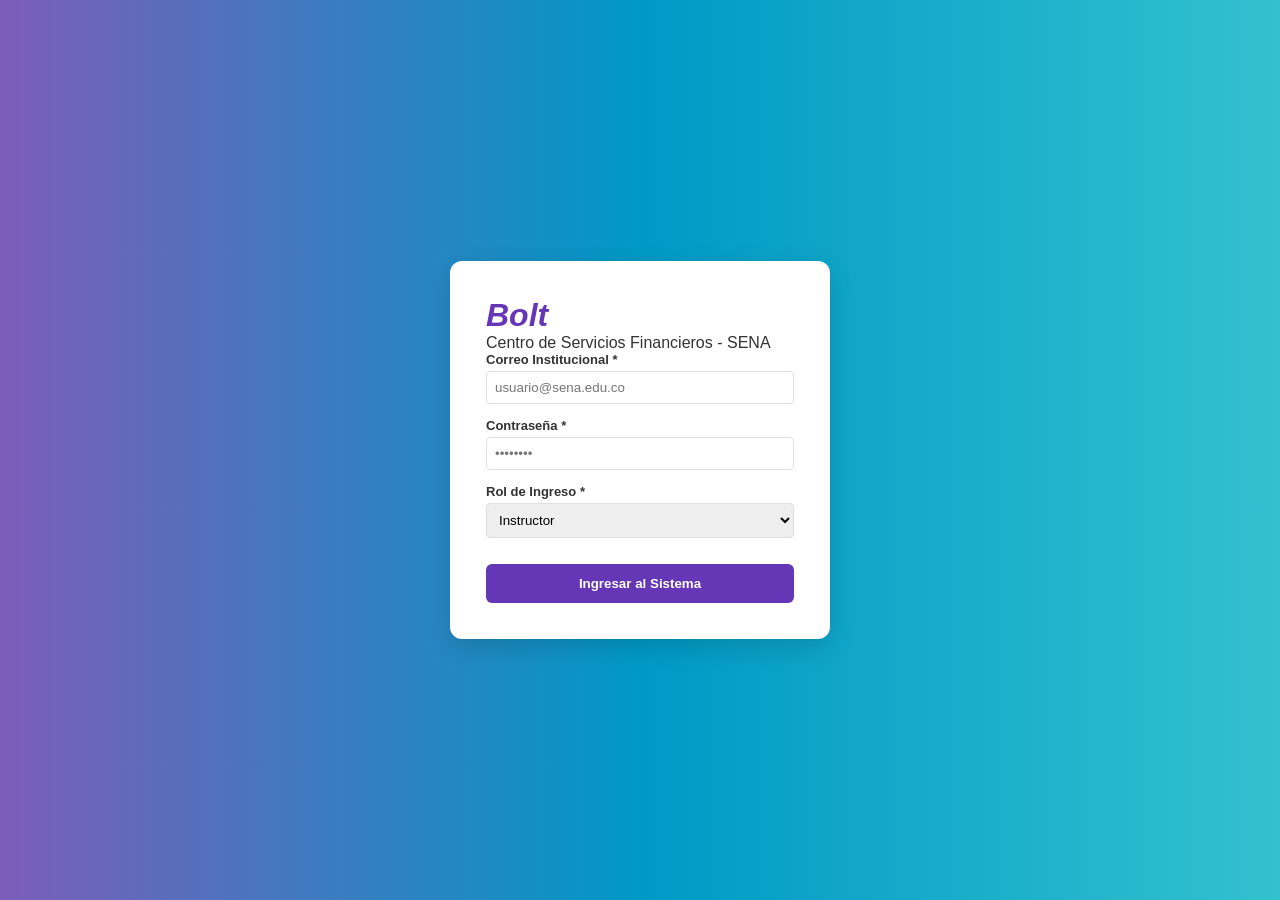
==== dashboard.html @ 66d550fc "Actualizacin Bolt" ====
<!DOCTYPE html>
<html lang="es">
<head>
  <meta charset="UTF-8">
  <meta name="viewport" content="width=device-width, initial-scale=1.0">
  <title>Bolt - Dashboard</title>
  <link rel="stylesheet" href="style.css">
</head>
<body>

  <!-- ENCABEZADO DEGRADADO BETOWA -->
  <header class="app-header">
    <div class="brand">
      <h1 class="logo-text">Bolt</h1>
      <span class="sub-logo">Centro de Servicios Financieros</span>
    </div>

    <div class="search-bar">
      <input type="search" placeholder="Buscar ambiente o solicitud (ej. Ambiente 402 / #104)">
    </div>

    <div class="user-profile">
      <button class="icon-btn" aria-label="Notificaciones">
        🔔<span class="badge">3</span>
      </button>
      <div class="avatar" id="user-avatar">MV</div>
      <div class="user-info">
        <span class="user-name" id="display-username">Cargando...</span>
        <span class="user-role" id="display-role">Rol</span>
      </div>
      <button id="btn-logout" class="btn-sm btn-logout">Salir</button>
    </div>
  </header>

  <div class="layout-container">
    <!-- BARRA LATERAL DINÁMICA -->
    <aside class="sidebar">
      <nav>
        <ul id="sidebar-menu"></ul>
      </nav>
    </aside>

    <!-- ÁREA DE CONTENIDO SEGÚN ROL -->
    <main class="main-content">

      <!-- VISTA INSTRUCTOR -->
      <div id="view-instructor" class="role-view hidden">
        <section class="hero-actions">
          <button id="btn-open-modal" class="btn btn-urgent">
            🔴 Reportar Novedad Urgente <span class="tag">&lt; 3 clics</span>
          </button>
          <button class="btn btn-primary">
            🔵 Solicitar Apertura / Asistencia <span class="tag">&lt; 3 clics</span>
          </button>
        </section>

        <section class="metrics-grid">
          <article class="metric-card">
            <h3>Solicitudes Activas</h3>
            <p class="metric-value">2</p>
          </article>
          <article class="metric-card">
            <h3>Solicitudes Resueltas</h3>
            <p class="metric-value">12 <small>este mes</small></p>
          </article>
          <article class="metric-card">
            <h3>🏫 Ambiente Actual</h3>
            <p>Ambiente 401: <span class="status-badge">Novedad Registrada</span></p>
          </article>
        </section>
      </div>

      <!-- VISTA TÉCNICO / SEGURIDAD -->
      <div id="view-tic" class="role-view hidden">
        <h2>Atención de Novedades y Solicitudes</h2>
        <section class="metrics-grid">
          <article class="metric-card">
            <h3>Atención Inmediata</h3>
            <p class="metric-value">3</p>
          </article>
          <article class="metric-card">
            <h3>En Atención</h3>
            <p class="metric-value">5</p>
          </article>
        </section>
      </div>

      <!-- VISTA ADMINISTRADOR -->
      <div id="view-admin" class="role-view hidden">
        <h2>Panel General de Control</h2>
        <section class="metrics-grid">
          <article class="metric-card">
            <h3>Total Solicitudes Hoy</h3>
            <p class="metric-value">24</p>
          </article>
          <article class="metric-card">
            <h3>Tiempo Promedio</h3>
            <p class="metric-value">18 min</p>
          </article>
        </section>
      </div>

      <!-- TABLA GENERAL DE SOLICITUDES -->
      <section class="table-section">
        <h2>Solicitudes Recientes</h2>
        <table class="data-table">
          <thead>
            <tr>
              <th>ID</th>
              <th>Ambiente</th>
              <th>Servicio</th>
              <th>Estado</th>
              <th>Prioridad</th>
              <th>Acciones</th>
            </tr>
          </thead>
          <tbody>
            <tr>
              <td>#108</td>
              <td>401</td>
              <td>TIC</td>
              <td><span class="badge-status bg-warning">Asignada</span></td>
              <td><span class="badge-status bg-danger">Alta</span></td>
              <td><button class="btn-sm btn-action">Calificar ★</button></td>
            </tr>
            <tr>
              <td>#107</td>
              <td>305</td>
              <td>Seguridad</td>
              <td><span class="badge-status bg-success">Resuelta</span></td>
              <td><span class="badge-status bg-warning">Media</span></td>
              <td><button class="btn-sm btn-action">Calificar ★</button></td>
            </tr>
          </tbody>
        </table>
      </section>

    </main>
  </div>

  <!-- MODAL DE REPORTE (Para Instructor) -->
  <div id="modal-reporte" class="modal-overlay hidden">
    <div class="modal-card">
      <div class="modal-header">
        <h2>Reportar Novedad Urgente</h2>
        <button id="btn-close-modal" class="close-btn">&times;</button>
      </div>

      <form id="form-novedad" novalidate>
        <div class="form-group">
          <label for="ambiente">Ambiente de Formación *</label>
          <select id="ambiente" required>
            <option value="">-- Seleccione un ambiente --</option>
            <option value="401">Ambiente 401</option>
            <option value="305">Ambiente 305</option>
          </select>
          <span class="error-message" id="error-ambiente"></span>
        </div>

        <div class="form-group">
          <label for="descripcion">Descripción de la Novedad *</label>
          <textarea id="descripcion" rows="3" required></textarea>
          <span class="error-message" id="error-descripcion"></span>
        </div>

        <div class="modal-actions">
          <button type="button" class="btn btn-secondary" id="btn-cancelar">Cancelar</button>
          <button type="submit" class="btn btn-urgent">Enviar Novedad</button>
        </div>
      </form>
    </div>
  </div>

  <script src="script.js"></script>
</body>
</html>
---- style.css ----
:root {
  --bg-color: #F4F6F8;
  --header-gradient: linear-gradient(90deg, #7C5DBA 0%, #0099C6 50%, #33C1CF 100%);
  --purple-primary: #6536B6;
  --sena-green: #62A234;
  --urgent-magenta: #8D2546;
  --text-dark: #333333;
  --border-color: #E0E0E0;
}

* { box-sizing: border-box; margin: 0; padding: 0; font-family: 'Segoe UI', sans-serif; }
body { background-color: var(--bg-color); color: var(--text-dark); }

/* LOGIN */
.login-body {
  display: flex;
  justify-content: center;
  align-items: center;
  height: 100vh;
  background: var(--header-gradient);
}

.login-card {
  background: white;
  padding: 36px;
  border-radius: 12px;
  width: 380px;
  box-shadow: 0 8px 24px rgba(0,0,0,0.15);
}

.logo-text { font-style: italic; font-size: 32px; color: var(--purple-primary); }
.app-header .logo-text { color: white; }

/* HEADER */
.app-header {
  background: var(--header-gradient);
  display: flex;
  align-items: center;
  justify-content: space-between;
  padding: 12px 24px;
  color: white;
}

.search-bar input {
  width: 380px;
  padding: 8px 16px;
  border-radius: 20px;
  border: none;
}

.user-profile { display: flex; align-items: center; gap: 12px; }
.avatar {
  width: 36px; height: 36px; background: white; color: var(--purple-primary);
  border-radius: 50%; display: flex; align-items: center; justify-content: center; font-weight: bold;
}

.icon-btn {
  background: white; border: none; border-radius: 50%; width: 32px; height: 32px; cursor: pointer; position: relative;
}
.badge {
  position: absolute; top: -4px; right: -4px; background: var(--urgent-magenta); color: white; border-radius: 50%; font-size: 10px; padding: 2px 5px;
}

/* LAYOUT */
.layout-container { display: flex; min-height: calc(100vh - 65px); }
.sidebar { width: 220px; background: white; border-right: 1px solid var(--border-color); }
.sidebar ul { list-style: none; }
.sidebar li a { display: block; padding: 12px 20px; color: var(--text-dark); text-decoration: none; }
.sidebar li.active a { background-color: var(--purple-primary); color: white; font-weight: bold; }

.main-content { flex: 1; padding: 24px; }
.hidden { display: none !important; }

/* BOTONES Y CARDS */
.btn { padding: 12px 18px; border: none; border-radius: 6px; cursor: pointer; color: white; font-weight: bold; }
.btn-login { width: 100%; background-color: var(--purple-primary); margin-top: 12px; }
.btn-urgent { background-color: var(--urgent-magenta); flex: 1; }
.btn-primary { background-color: var(--sena-green); flex: 1; }
.btn-secondary { background-color: #6C757D; }
.btn-logout { background-color: rgba(255,255,255,0.2); border: 1px solid white; color: white; }

.hero-actions { display: flex; gap: 16px; margin-bottom: 24px; }
.metrics-grid { display: grid; grid-template-columns: repeat(3, 1fr); gap: 16px; margin-bottom: 24px; }
.metric-card { background: white; padding: 16px; border-radius: 8px; border: 1px solid var(--border-color); }
.metric-value { font-size: 24px; font-weight: bold; }

/* TABLA Y MODAL */
.table-section { background: white; padding: 20px; border-radius: 8px; border: 1px solid var(--border-color); }
.data-table { width: 100%; border-collapse: collapse; margin-top: 12px; }
.data-table th, .data-table td { padding: 10px; border-bottom: 1px solid var(--border-color); text-align: left; }
.btn-action { background-color: var(--purple-primary); }

.modal-overlay { position: fixed; top: 0; left: 0; width: 100%; height: 100%; background: rgba(0,0,0,0.5); display: flex; align-items: center; justify-content: center; }
.modal-card { background: white; width: 420px; padding: 24px; border-radius: 8px; }
.form-group { margin-bottom: 14px; }
.form-group label { display: block; margin-bottom: 4px; font-size: 13px; font-weight: bold; }
.form-group input, .form-group select, .form-group textarea { width: 100%; padding: 8px; border: 1px solid var(--border-color); border-radius: 4px; }
.error-message { color: var(--urgent-magenta); font-size: 12px; }
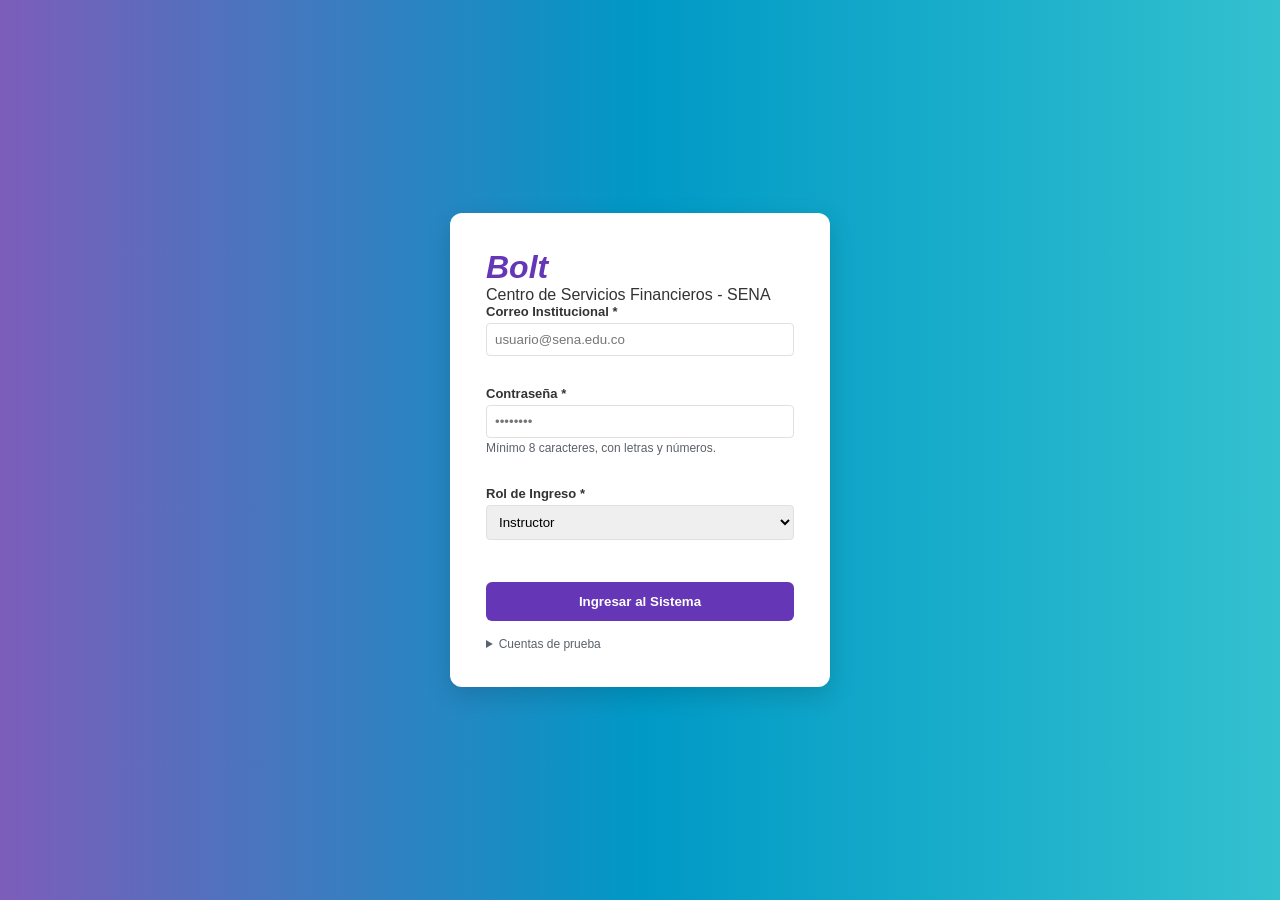
==== commit dccbd659: "Actualizacion vistas y usuarios de prueba" ====
--- a/dashboard.html
+++ b/dashboard.html
@@ -7,170 +7,45 @@
   <link rel="stylesheet" href="style.css">
 </head>
 <body>
+  <a class="skip-link" href="#contenido">Saltar al contenido</a>
 
-  <!-- ENCABEZADO DEGRADADO BETOWA -->
   <header class="app-header">
     <div class="brand">
       <h1 class="logo-text">Bolt</h1>
       <span class="sub-logo">Centro de Servicios Financieros</span>
     </div>
 
-    <div class="search-bar">
-      <input type="search" placeholder="Buscar ambiente o solicitud (ej. Ambiente 402 / #104)">
-    </div>
+    <form class="search-bar" role="search">
+      <label for="buscar" class="sr-only">Buscar ambiente o solicitud</label>
+      <input type="search" id="buscar" placeholder="Buscar ambiente o solicitud (ej. 402 / #104)">
+    </form>
 
     <div class="user-profile">
-      <button class="icon-btn" aria-label="Notificaciones">
-        🔔<span class="badge">3</span>
+      <button type="button" class="icon-btn" id="btn-notif" aria-label="Ver notificaciones">
+        <span aria-hidden="true">🔔</span><span class="badge" id="notif-count">0</span>
       </button>
-      <div class="avatar" id="user-avatar">MV</div>
+      <div class="avatar" id="user-avatar" aria-hidden="true">--</div>
       <div class="user-info">
         <span class="user-name" id="display-username">Cargando...</span>
         <span class="user-role" id="display-role">Rol</span>
       </div>
-      <button id="btn-logout" class="btn-sm btn-logout">Salir</button>
+      <button type="button" id="btn-logout" class="btn-sm btn-logout">Salir</button>
     </div>
   </header>
 
   <div class="layout-container">
-    <!-- BARRA LATERAL DINÁMICA -->
     <aside class="sidebar">
-      <nav>
-        <ul id="sidebar-menu"></ul>
-      </nav>
+      <nav aria-label="Menú principal"><ul id="sidebar-menu"></ul></nav>
     </aside>
-
-    <!-- ÁREA DE CONTENIDO SEGÚN ROL -->
-    <main class="main-content">
-
-      <!-- VISTA INSTRUCTOR -->
-      <div id="view-instructor" class="role-view hidden">
-        <section class="hero-actions">
-          <button id="btn-open-modal" class="btn btn-urgent">
-            🔴 Reportar Novedad Urgente <span class="tag">&lt; 3 clics</span>
-          </button>
-          <button class="btn btn-primary">
-            🔵 Solicitar Apertura / Asistencia <span class="tag">&lt; 3 clics</span>
-          </button>
-        </section>
-
-        <section class="metrics-grid">
-          <article class="metric-card">
-            <h3>Solicitudes Activas</h3>
-            <p class="metric-value">2</p>
-          </article>
-          <article class="metric-card">
-            <h3>Solicitudes Resueltas</h3>
-            <p class="metric-value">12 <small>este mes</small></p>
-          </article>
-          <article class="metric-card">
-            <h3>🏫 Ambiente Actual</h3>
-            <p>Ambiente 401: <span class="status-badge">Novedad Registrada</span></p>
-          </article>
-        </section>
-      </div>
-
-      <!-- VISTA TÉCNICO / SEGURIDAD -->
-      <div id="view-tic" class="role-view hidden">
-        <h2>Atención de Novedades y Solicitudes</h2>
-        <section class="metrics-grid">
-          <article class="metric-card">
-            <h3>Atención Inmediata</h3>
-            <p class="metric-value">3</p>
-          </article>
-          <article class="metric-card">
-            <h3>En Atención</h3>
-            <p class="metric-value">5</p>
-          </article>
-        </section>
-      </div>
-
-      <!-- VISTA ADMINISTRADOR -->
-      <div id="view-admin" class="role-view hidden">
-        <h2>Panel General de Control</h2>
-        <section class="metrics-grid">
-          <article class="metric-card">
-            <h3>Total Solicitudes Hoy</h3>
-            <p class="metric-value">24</p>
-          </article>
-          <article class="metric-card">
-            <h3>Tiempo Promedio</h3>
-            <p class="metric-value">18 min</p>
-          </article>
-        </section>
-      </div>
-
-      <!-- TABLA GENERAL DE SOLICITUDES -->
-      <section class="table-section">
-        <h2>Solicitudes Recientes</h2>
-        <table class="data-table">
-          <thead>
-            <tr>
-              <th>ID</th>
-              <th>Ambiente</th>
-              <th>Servicio</th>
-              <th>Estado</th>
-              <th>Prioridad</th>
-              <th>Acciones</th>
-            </tr>
-          </thead>
-          <tbody>
-            <tr>
-              <td>#108</td>
-              <td>401</td>
-              <td>TIC</td>
-              <td><span class="badge-status bg-warning">Asignada</span></td>
-              <td><span class="badge-status bg-danger">Alta</span></td>
-              <td><button class="btn-sm btn-action">Calificar ★</button></td>
-            </tr>
-            <tr>
-              <td>#107</td>
-              <td>305</td>
-              <td>Seguridad</td>
-              <td><span class="badge-status bg-success">Resuelta</span></td>
-              <td><span class="badge-status bg-warning">Media</span></td>
-              <td><button class="btn-sm btn-action">Calificar ★</button></td>
-            </tr>
-          </tbody>
-        </table>
-      </section>
-
-    </main>
+    <main id="contenido" class="main-content" tabindex="-1"></main>
   </div>
 
-  <!-- MODAL DE REPORTE (Para Instructor) -->
-  <div id="modal-reporte" class="modal-overlay hidden">
-    <div class="modal-card">
-      <div class="modal-header">
-        <h2>Reportar Novedad Urgente</h2>
-        <button id="btn-close-modal" class="close-btn">&times;</button>
-      </div>
+  <footer class="app-footer">Bolt · Proyecto formativo SENA</footer>
 
-      <form id="form-novedad" novalidate>
-        <div class="form-group">
-          <label for="ambiente">Ambiente de Formación *</label>
-          <select id="ambiente" required>
-            <option value="">-- Seleccione un ambiente --</option>
-            <option value="401">Ambiente 401</option>
-            <option value="305">Ambiente 305</option>
-          </select>
-          <span class="error-message" id="error-ambiente"></span>
-        </div>
-
-        <div class="form-group">
-          <label for="descripcion">Descripción de la Novedad *</label>
-          <textarea id="descripcion" rows="3" required></textarea>
-          <span class="error-message" id="error-descripcion"></span>
-        </div>
-
-        <div class="modal-actions">
-          <button type="button" class="btn btn-secondary" id="btn-cancelar">Cancelar</button>
-          <button type="submit" class="btn btn-urgent">Enviar Novedad</button>
-        </div>
-      </form>
-    </div>
-  </div>
+  <p id="resultados" class="sr-only" aria-live="polite"></p>
+  <div id="toast" role="status" aria-live="polite"></div>
+  <dialog id="dlg" aria-labelledby="dlg-title"></dialog>
 
   <script src="script.js"></script>
 </body>
-</html>+</html>
--- a/style.css
+++ b/style.css
@@ -95,4 +95,53 @@
 .form-group { margin-bottom: 14px; }
 .form-group label { display: block; margin-bottom: 4px; font-size: 13px; font-weight: bold; }
 .form-group input, .form-group select, .form-group textarea { width: 100%; padding: 8px; border: 1px solid var(--border-color); border-radius: 4px; }
-.error-message { color: var(--urgent-magenta); font-size: 12px; }+.error-message { color: var(--urgent-magenta); font-size: 12px; }
+/* ===== ACCESIBILIDAD ===== */
+.sr-only{position:absolute;width:1px;height:1px;overflow:hidden;clip:rect(0 0 0 0);white-space:nowrap}
+.skip-link{position:absolute;left:8px;top:-48px;background:#fff;color:var(--purple-primary);padding:8px 12px;border-radius:4px;z-index:100}
+.skip-link:focus{top:8px}
+:focus-visible{outline:3px solid #FFB300;outline-offset:2px}
+input.invalid,select.invalid,textarea.invalid{border-color:var(--urgent-magenta);background:#FFF5F7}
+.error-message{display:block;min-height:16px}
+.hint{font-size:12px;color:#5B6269}
+
+/* ===== COMPONENTES FALTANTES ===== */
+.brand{display:flex;flex-direction:column}.sub-logo{font-size:12px;opacity:.9}
+.user-info{display:flex;flex-direction:column;font-size:13px}.user-role{opacity:.9;font-size:12px}
+.search-bar input{max-width:100%}
+.btn-sm{padding:6px 10px;border:none;border-radius:4px;color:#fff;font-size:12px;font-weight:bold;cursor:pointer;margin-right:4px}
+.btn-primary{background:#4A7F25}.btn-primary.btn-sm{background:#4A7F25}
+.btn:hover,.btn-sm:hover{filter:brightness(1.1)}
+.tag{font-size:11px;font-weight:normal;opacity:.9}
+.badge-status{display:inline-block;padding:2px 10px;border-radius:12px;font-size:12px;font-weight:bold}
+.bg-success{background:#E3F2D8;color:#2E5E12}.bg-warning{background:#FFF1CC;color:#7A5200}.bg-danger{background:#FBE3E9;color:#8D2546}
+.metric-card h3{font-size:14px;color:#5B6269}
+h2{margin-bottom:12px}
+.table-wrap{overflow-x:auto}
+.data-table caption{text-align:left;font-size:18px;font-weight:bold;padding-bottom:6px}
+.data-table th{background:var(--bg-color)}
+.page-head{display:flex;justify-content:space-between;align-items:center;gap:12px;margin-bottom:16px}
+.info-list{display:grid;grid-template-columns:max-content 1fr;gap:6px 16px;margin:12px 0}
+.info-list dt{font-weight:bold}
+.note-list{list-style:none}.note-list li{padding:8px 0;border-bottom:1px solid var(--border-color)}
+.note-list .new{font-weight:bold}
+
+/* ===== DIÁLOGO (<dialog>) Y AVISOS ===== */
+dialog{border:0;border-radius:8px;padding:24px;width:min(440px,92vw);margin:auto}
+dialog::backdrop{background:rgba(0,0,0,.5)}
+dialog h2{color:var(--purple-primary)}
+.modal-actions{display:flex;justify-content:flex-end;gap:8px;margin-top:12px}
+#toast{position:fixed;right:16px;bottom:16px;background:#333;color:#fff;padding:12px 18px;border-radius:6px;opacity:0;transform:translateY(12px);transition:.25s;pointer-events:none;z-index:200}
+#toast.show{opacity:1;transform:none}
+.app-footer{text-align:center;font-size:12px;color:#5B6269;padding:12px}
+details.demo{margin-top:16px;font-size:12px;color:#5B6269}
+
+/* ===== RESPONSIVE ===== */
+@media (max-width:820px){
+  .app-header{flex-wrap:wrap;gap:8px}.search-bar{order:3;width:100%}.search-bar input{width:100%}
+  .layout-container{flex-direction:column}.sidebar{width:100%;border-right:0;border-bottom:1px solid var(--border-color)}
+  .sidebar ul{display:flex;overflow-x:auto}.sidebar li a{white-space:nowrap}
+  .hero-actions{flex-direction:column}.metrics-grid{grid-template-columns:1fr}.main-content{padding:16px}
+  .user-info{display:none}
+}
+@media (prefers-reduced-motion:reduce){*{transition:none!important}}
